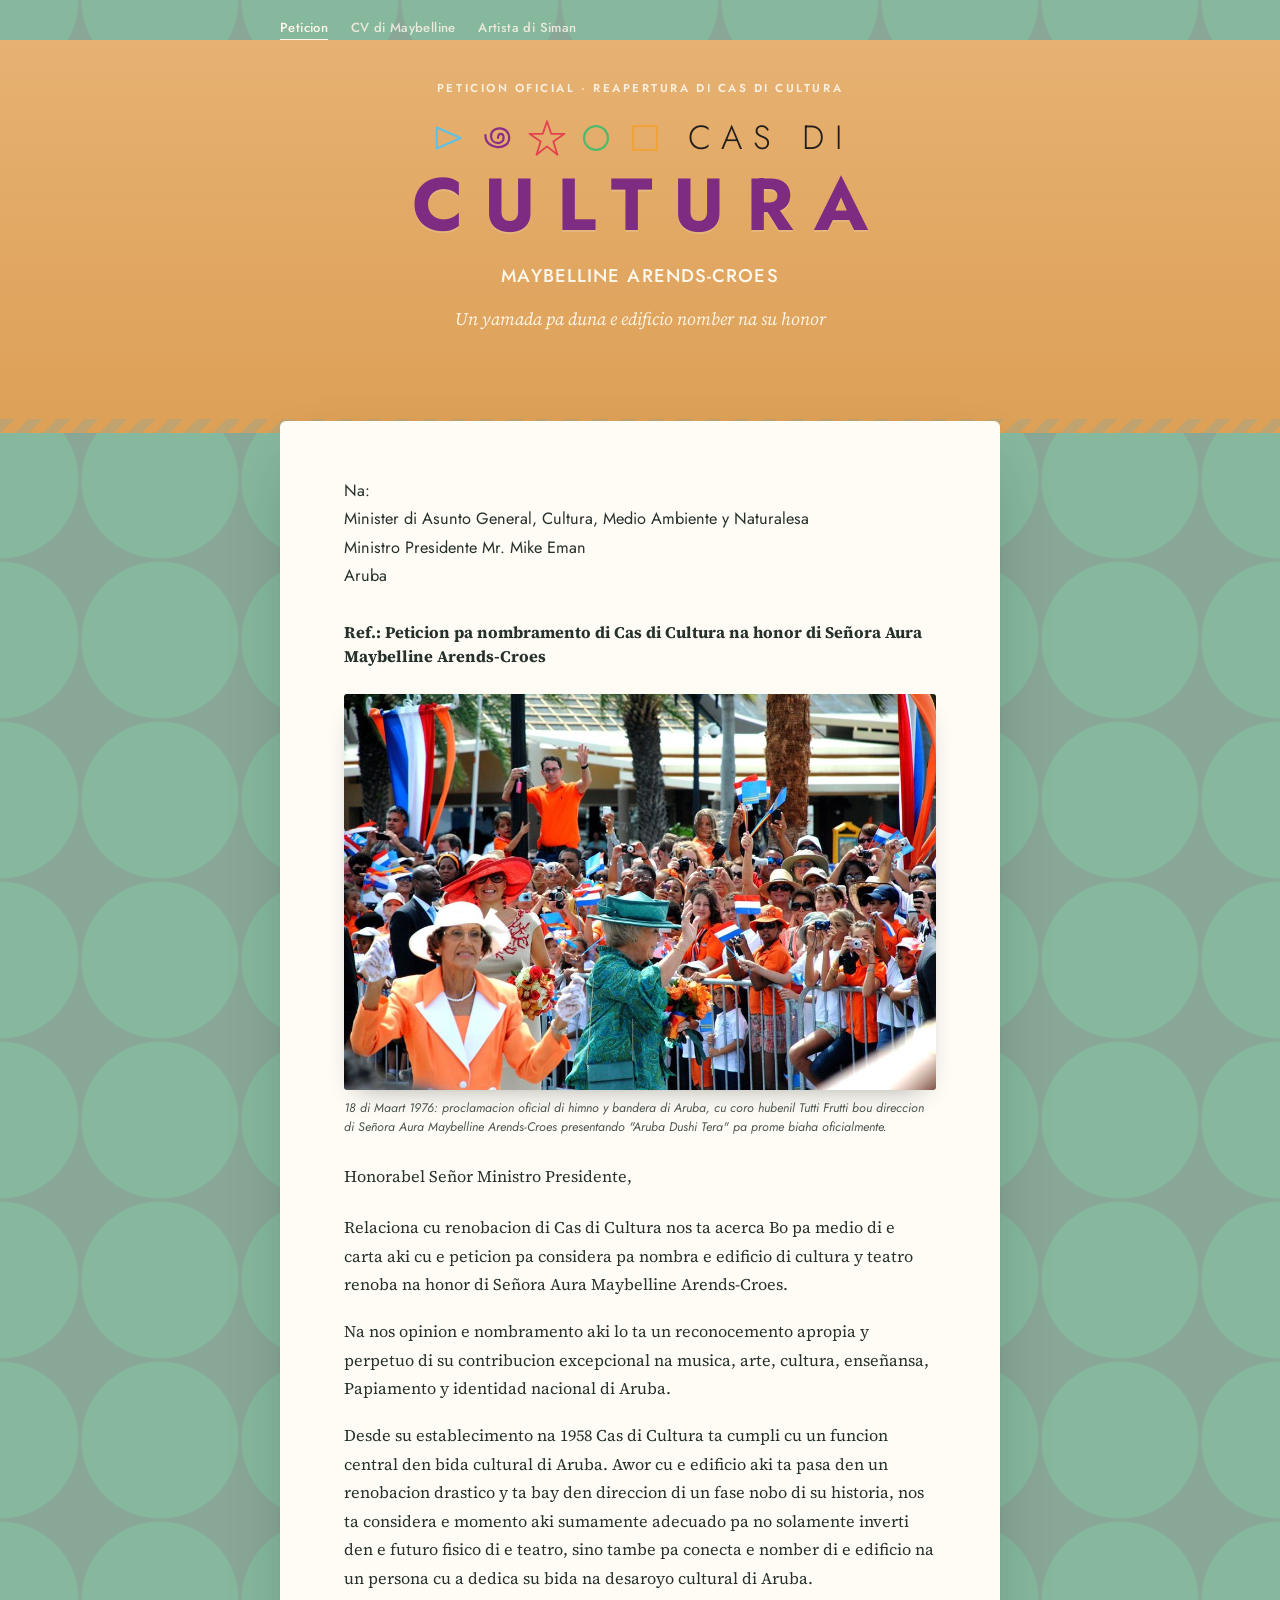
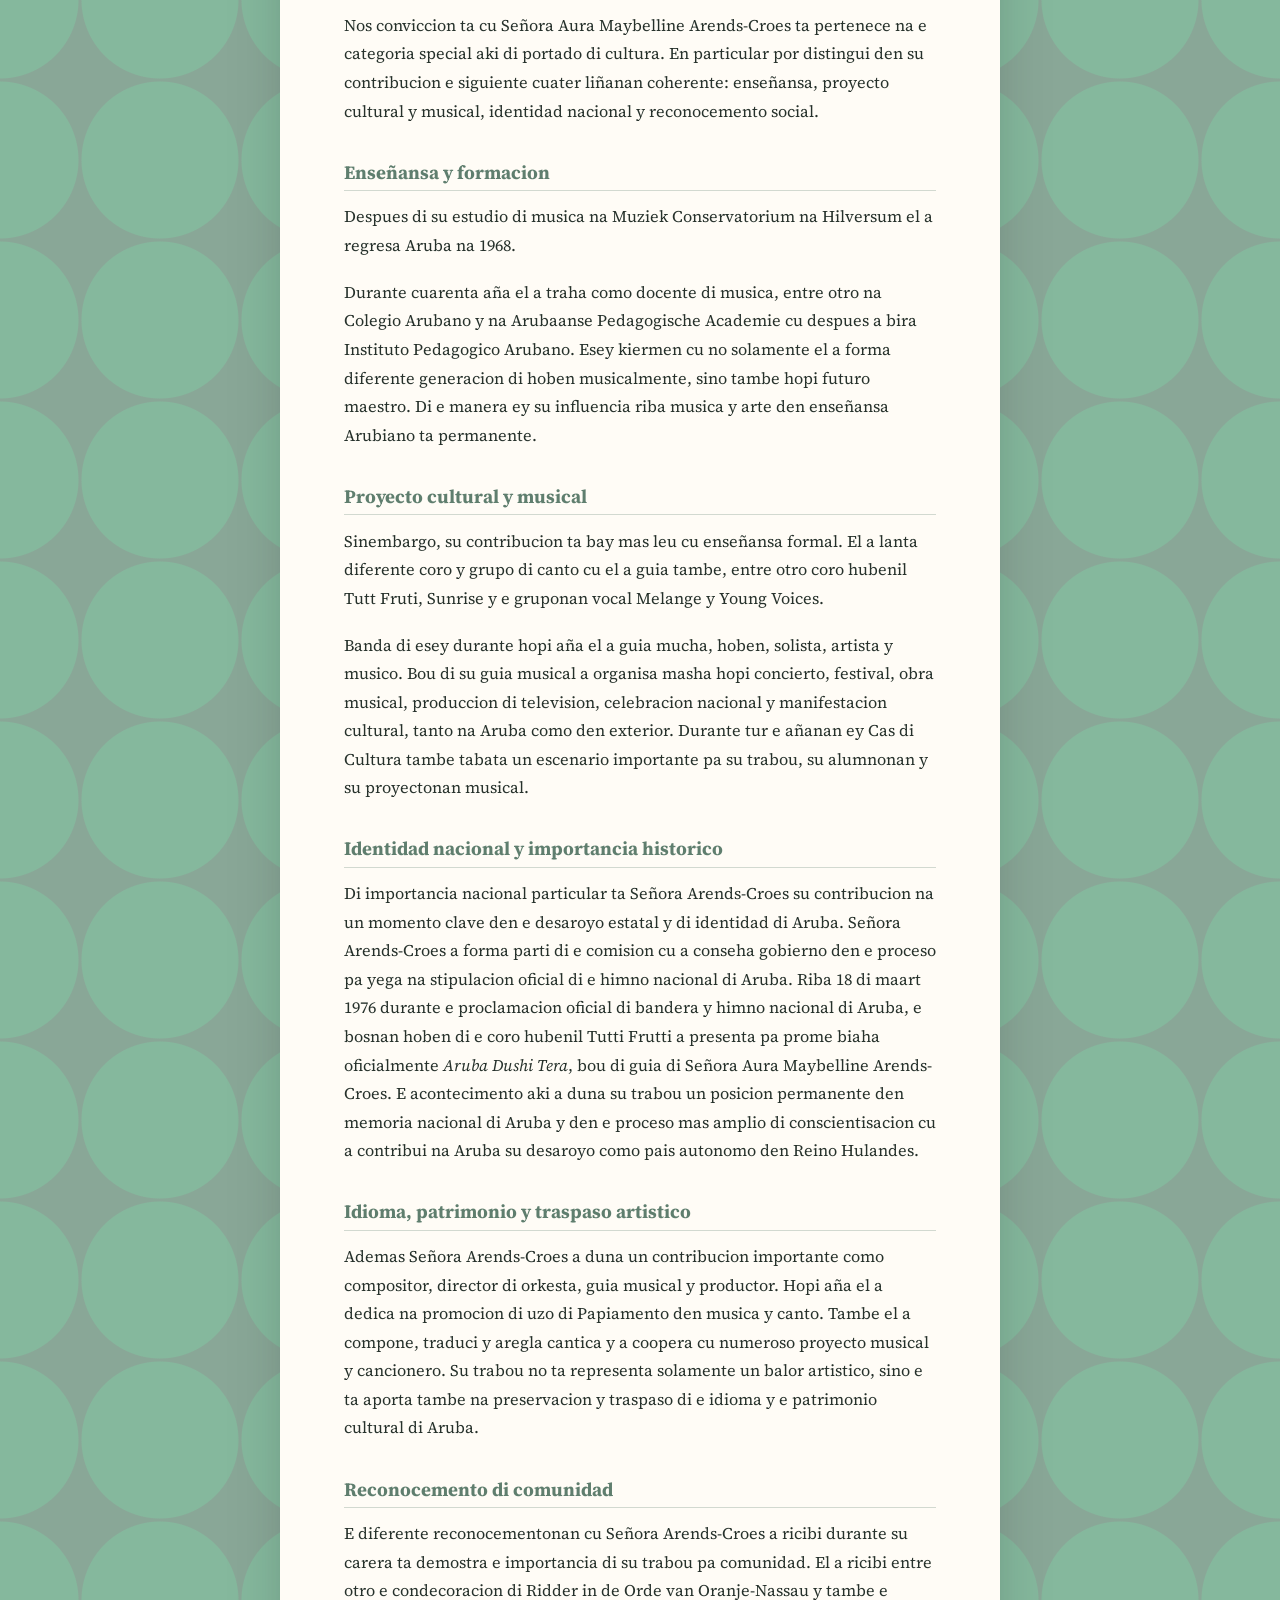
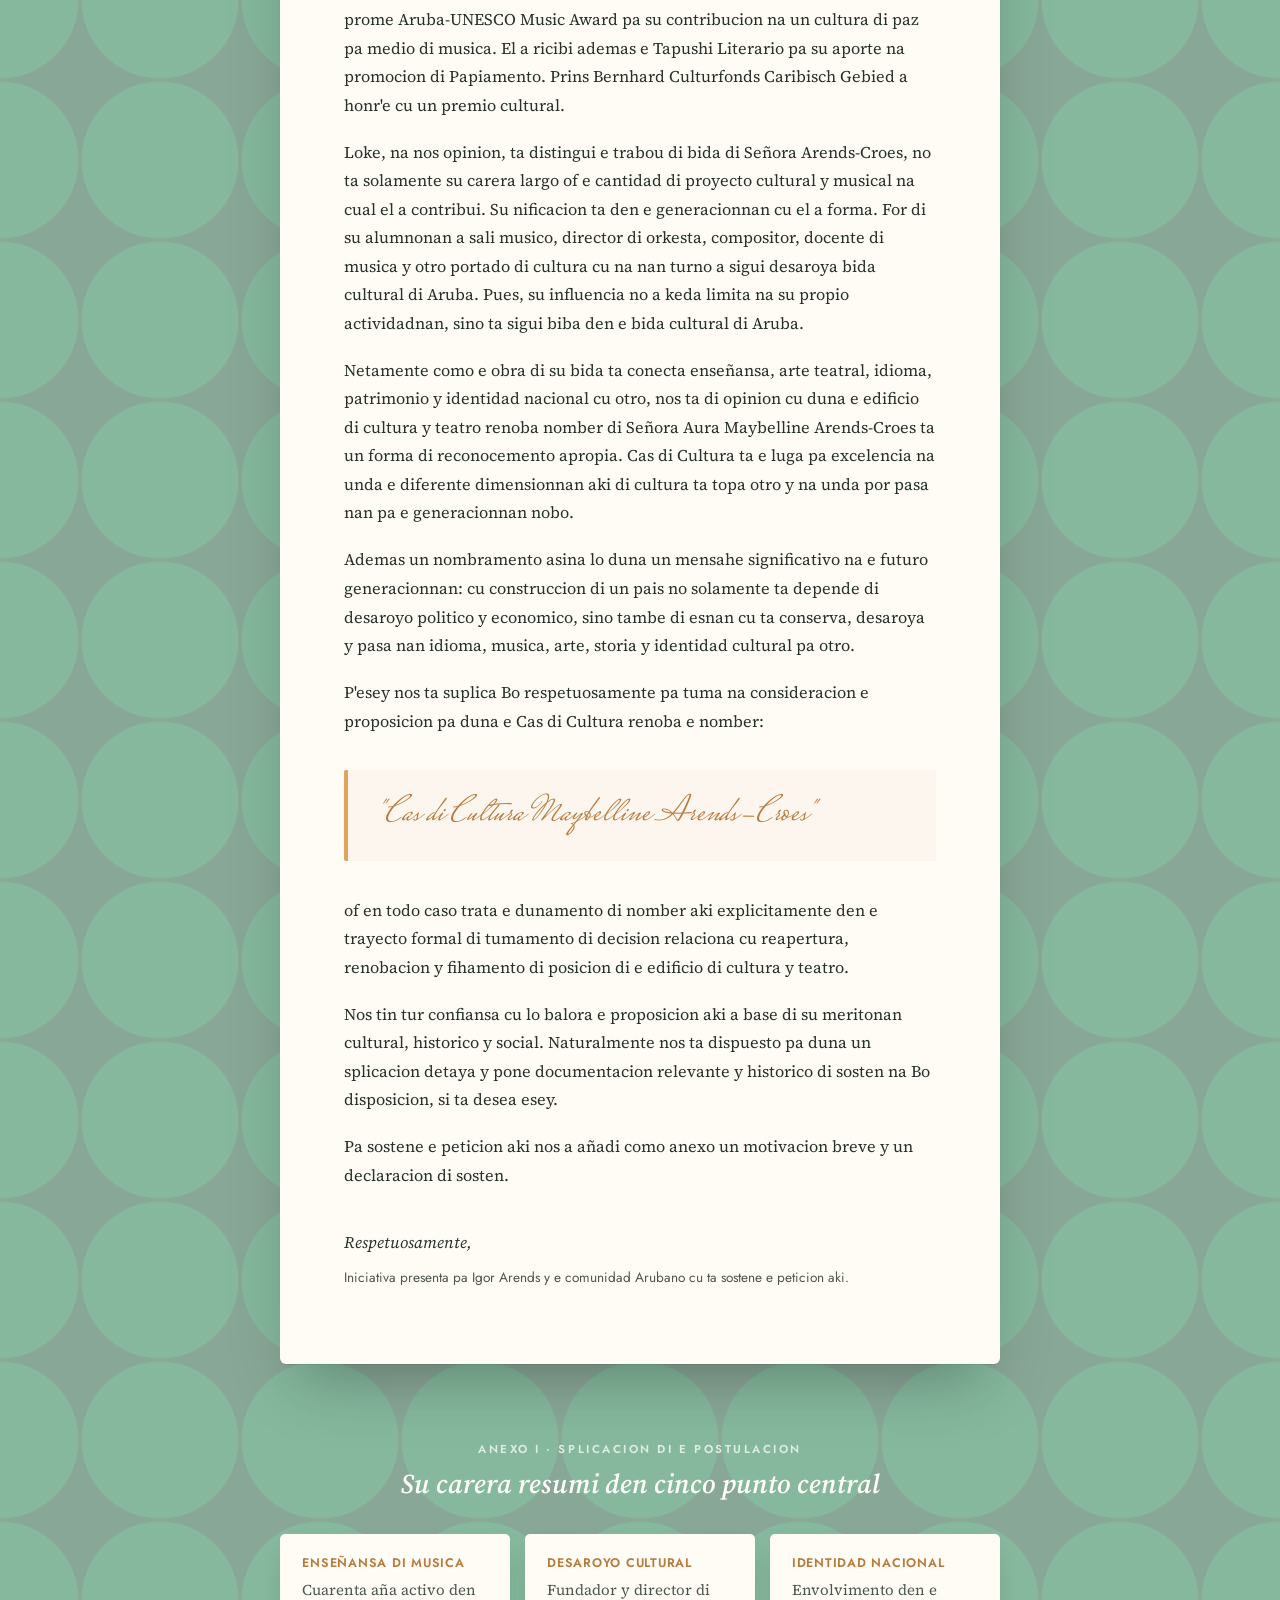
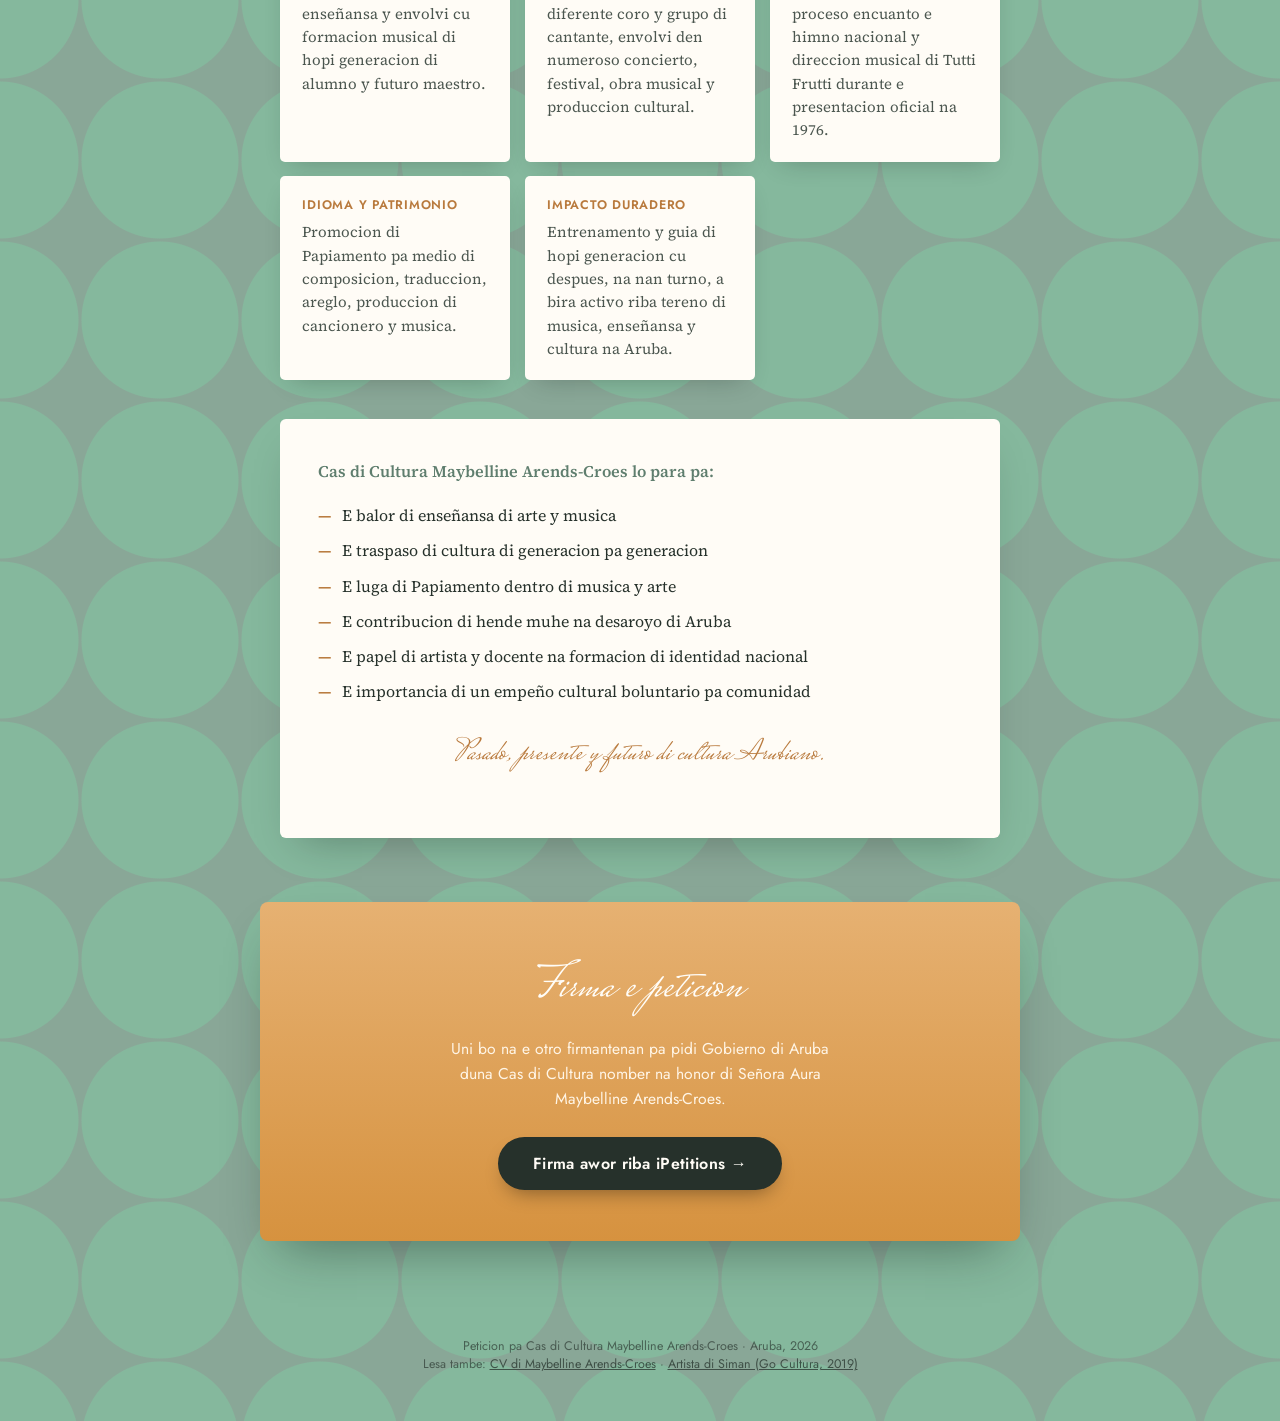
==== index.html @ 6c19605e "Add files via upload upload petition in papiamento" ====
<!DOCTYPE html>
<html lang="pap">
<head>
<meta charset="UTF-8">
<meta name="viewport" content="width=device-width, initial-scale=1.0">
<title>Cas di Cultura Maybelline Arends-Croes — Peticion</title>
<meta name="description" content="Peticion pa duna Cas di Cultura, Aruba, nomber na honor di Señora Aura Maybelline Arends-Croes.">
<link rel="preconnect" href="https://fonts.googleapis.com">
<link rel="preconnect" href="https://fonts.gstatic.com" crossorigin>
<link href="https://fonts.googleapis.com/css2?family=Mrs+Saint+Delafield&family=Source+Serif+4:ital,opsz,wght@0,8..60,400;0,8..60,500;0,8..60,600;0,8..60,700;1,8..60,400&family=Jost:wght@300;400;500;600;700&display=swap" rel="stylesheet">
<link rel="stylesheet" href="style.css">
</head>
<body>

<nav class="sitenav">
  <a class="current" href="index.html">Peticion</a>
  <a href="cv.html">CV di Maybelline</a>
  <a href="artista-di-siman.html">Artista di Siman</a>
</nav>

<header class="hero">
  <div class="eyebrow">Peticion Oficial · Reapertura di Cas di Cultura</div>

  <div class="logo-lockup">
    <div class="logo-top">
      <div class="logo-icons" aria-hidden="true">
        <svg viewBox="0 0 60 60"><polygon points="14,15 48,30 14,45" fill="none" stroke="#5EC1E6" stroke-width="3.2" stroke-linejoin="round"/></svg>
        <svg viewBox="0 0 60 60"><path d="M30,30 C30,22 38,22 38,30 C38,40 20,40 20,27 C20,12 46,12 46,30 C46,48 12,48 12,26" fill="none" stroke="#8B2E89" stroke-width="3.2" stroke-linecap="round"/></svg>
        <svg viewBox="0 0 60 60"><polygon points="30,6 36,24 55,24 39,35 45,54 30,42 15,54 21,35 5,24 24,24" fill="none" stroke="#E2434F" stroke-width="2.6" stroke-linejoin="round"/></svg>
        <svg viewBox="0 0 60 60"><circle cx="30" cy="30" r="17" fill="none" stroke="#4FB96C" stroke-width="3.2"/></svg>
        <svg viewBox="0 0 60 60"><rect x="13" y="13" width="34" height="34" fill="none" stroke="#F0A23C" stroke-width="3.2"/></svg>
      </div>
      <span class="logo-casdi">CAS DI</span>
    </div>
    <span class="logo-cultura">CULTURA</span>
  </div>

  <div class="full-name">MAYBELLINE ARENDS-CROES</div>
  <p class="subline">Un yamada pa duna e edificio nomber na su honor</p>
</header>

<main>
  <article class="card">
    <div class="letterhead">
      <p>Na:</p>
      <p>Minister di Asunto General, Cultura, Medio Ambiente y Naturalesa</p>
      <p>Ministro Presidente Mr. Mike Eman</p>
      <p>Aruba</p>
    </div>

    <p class="ref">Ref.: Peticion pa nombramento di Cas di Cultura na honor di Señora Aura Maybelline Arends-Croes</p>

    <figure class="photo">
      <img src="images/artista/inauguracion-himno-bandera-publico.jpg" alt="Multitud durante proclamacion oficial di himno y bandera di Aruba, 18 di Maart 1976">
      <figcaption>18 di Maart 1976: proclamacion oficial di himno y bandera di Aruba, cu coro hubenil Tutti Frutti bou direccion di Señora Aura Maybelline Arends-Croes presentando "Aruba Dushi Tera" pa prome biaha oficialmente.</figcaption>
    </figure>

    <p class="salutation">Honorabel Señor Ministro Presidente,</p>

    <p>Relaciona cu renobacion di Cas di Cultura nos ta acerca Bo pa medio di e carta aki cu e peticion pa considera pa nombra e edificio di cultura y teatro renoba na honor di Señora Aura Maybelline Arends-Croes.</p>

    <p>Na nos opinion e nombramento aki lo ta un reconocemento apropia y perpetuo di su contribucion excepcional na musica, arte, cultura, enseñansa, Papiamento y identidad nacional di Aruba.</p>

    <p>Desde su establecimento na 1958 Cas di Cultura ta cumpli cu un funcion central den bida cultural di Aruba. Awor cu e edificio aki ta pasa den un renobacion drastico y ta bay den direccion di un fase nobo di su historia, nos ta considera e momento aki sumamente adecuado pa no solamente inverti den e futuro fisico di e teatro, sino tambe pa conecta e nomber di e edificio na un persona cu a dedica su bida na desaroyo cultural di Aruba.</p>

    <p>Nos conviccion ta cu Señora Aura Maybelline Arends-Croes ta pertenece na e categoria special aki di portado di cultura. En particular por distingui den su contribucion e siguiente cuater liñanan coherente: enseñansa, proyecto cultural y musical, identidad nacional y reconocemento social.</p>

    <h2 class="section">Enseñansa y formacion</h2>
    <p>Despues di su estudio di musica na Muziek Conservatorium na Hilversum el a regresa Aruba na 1968.</p>
    <p>Durante cuarenta aña el a traha como docente di musica, entre otro na Colegio Arubano y na Arubaanse Pedagogische Academie cu despues a bira Instituto Pedagogico Arubano. Esey kiermen cu no solamente el a forma diferente generacion di hoben musicalmente, sino tambe hopi futuro maestro. Di e manera ey su influencia riba musica y arte den enseñansa Arubiano ta permanente.</p>

    <h2 class="section">Proyecto cultural y musical</h2>
    <p>Sinembargo, su contribucion ta bay mas leu cu enseñansa formal. El a lanta diferente coro y grupo di canto cu el a guia tambe, entre otro coro hubenil Tutt Fruti, Sunrise y e gruponan vocal Melange y Young Voices.</p>
    <p>Banda di esey durante hopi aña el a guia mucha, hoben, solista, artista y musico. Bou di su guia musical a organisa masha hopi concierto, festival, obra musical, produccion di television, celebracion nacional y manifestacion cultural, tanto na Aruba como den exterior. Durante tur e añanan ey Cas di Cultura tambe tabata un escenario importante pa su trabou, su alumnonan y su proyectonan musical.</p>

    <h2 class="section">Identidad nacional y importancia historico</h2>
    <p>Di importancia nacional particular ta Señora Arends-Croes su contribucion na un momento clave den e desaroyo estatal y di identidad di Aruba. Señora Arends-Croes a forma parti di e comision cu a conseha gobierno den e proceso pa yega na stipulacion oficial di e himno nacional di Aruba. Riba 18 di maart 1976 durante e proclamacion oficial di bandera y himno nacional di Aruba, e bosnan hoben di e coro hubenil Tutti Frutti a presenta pa prome biaha oficialmente <em>Aruba Dushi Tera</em>, bou di guia di Señora Aura Maybelline Arends-Croes. E acontecimento aki a duna su trabou un posicion permanente den memoria nacional di Aruba y den e proceso mas amplio di conscientisacion cu a contribui na Aruba su desaroyo como pais autonomo den Reino Hulandes.</p>

    <h2 class="section">Idioma, patrimonio y traspaso artistico</h2>
    <p>Ademas Señora Arends-Croes a duna un contribucion importante como compositor, director di orkesta, guia musical y productor. Hopi aña el a dedica na promocion di uzo di Papiamento den musica y canto. Tambe el a compone, traduci y aregla cantica y a coopera cu numeroso proyecto musical y cancionero. Su trabou no ta representa solamente un balor artistico, sino e ta aporta tambe na preservacion y traspaso di e idioma y e patrimonio cultural di Aruba.</p>

    <h2 class="section">Reconocemento di comunidad</h2>
    <p>E diferente reconocementonan cu Señora Arends-Croes a ricibi durante su carera ta demostra e importancia di su trabou pa comunidad. El a ricibi entre otro e condecoracion di Ridder in de Orde van Oranje-Nassau y tambe e prome Aruba-UNESCO Music Award pa su contribucion na un cultura di paz pa medio di musica. El a ricibi ademas e Tapushi Literario pa su aporte na promocion di Papiamento. Prins Bernhard Culturfonds Caribisch Gebied a honr'e cu un premio cultural.</p>

    <p>Loke, na nos opinion, ta distingui e trabou di bida di Señora Arends-Croes, no ta solamente su carera largo of e cantidad di proyecto cultural y musical na cual el a contribui. Su nificacion ta den e generacionnan cu el a forma. For di su alumnonan a sali musico, director di orkesta, compositor, docente di musica y otro portado di cultura cu na nan turno a sigui desaroya bida cultural di Aruba. Pues, su influencia no a keda limita na su propio actividadnan, sino ta sigui biba den e bida cultural di Aruba.</p>

    <p>Netamente como e obra di su bida ta conecta enseñansa, arte teatral, idioma, patrimonio y identidad nacional cu otro, nos ta di opinion cu duna e edificio di cultura y teatro renoba nomber di Señora Aura Maybelline Arends-Croes ta un forma di reconocemento apropia. Cas di Cultura ta e luga pa excelencia na unda e diferente dimensionnan aki di cultura ta topa otro y na unda por pasa nan pa e generacionnan nobo.</p>

    <p>Ademas un nombramento asina lo duna un mensahe significativo na e futuro generacionnan: cu construccion di un pais no solamente ta depende di desaroyo politico y economico, sino tambe di esnan cu ta conserva, desaroya y pasa nan idioma, musica, arte, storia y identidad cultural pa otro.</p>

    <p>P'esey nos ta suplica Bo respetuosamente pa tuma na consideracion e proposicion pa duna e Cas di Cultura renoba e nomber:</p>

    <div class="pullquote">"Cas di Cultura Maybelline Arends-Croes"</div>

    <p>of en todo caso trata e dunamento di nomber aki explicitamente den e trayecto formal di tumamento di decision relaciona cu reapertura, renobacion y fihamento di posicion di e edificio di cultura y teatro.</p>

    <p>Nos tin tur confiansa cu lo balora e proposicion aki a base di su meritonan cultural, historico y social. Naturalmente nos ta dispuesto pa duna un splicacion detaya y pone documentacion relevante y historico di sosten na Bo disposicion, si ta desea esey.</p>

    <p>Pa sostene e peticion aki nos a añadi como anexo un motivacion breve y un declaracion di sosten.</p>

    <div class="signoff">
      <p class="valediction">Respetuosamente,</p>
      <p class="org-note">Iniciativa presenta pa Igor Arends y e comunidad Arubano cu ta sostene e peticion aki.</p>
    </div>
  </article>
</main>

<section class="annex">
  <div class="annex-intro">
    <div class="eyebrow">Anexo I · Splicacion di e postulacion</div>
    <h3>Su carera resumi den cinco punto central</h3>
  </div>

  <div class="grid">
    <div class="tile">
      <span class="area">Enseñansa di musica</span>
      <p>Cuarenta aña activo den enseñansa y envolvi cu formacion musical di hopi generacion di alumno y futuro maestro.</p>
    </div>
    <div class="tile">
      <span class="area">Desaroyo cultural</span>
      <p>Fundador y director di diferente coro y grupo di cantante, envolvi den numeroso concierto, festival, obra musical y produccion cultural.</p>
    </div>
    <div class="tile">
      <span class="area">Identidad nacional</span>
      <p>Envolvimento den e proceso encuanto e himno nacional y direccion musical di Tutti Frutti durante e presentacion oficial na 1976.</p>
    </div>
    <div class="tile">
      <span class="area">Idioma y patrimonio</span>
      <p>Promocion di Papiamento pa medio di composicion, traduccion, areglo, produccion di cancionero y musica.</p>
    </div>
    <div class="tile">
      <span class="area">Impacto duradero</span>
      <p>Entrenamento y guia di hopi generacion cu despues, na nan turno, a bira activo riba tereno di musica, enseñansa y cultura na Aruba.</p>
    </div>
  </div>

  <div class="stands-for">
    <p class="lead">Cas di Cultura Maybelline Arends-Croes lo para pa:</p>
    <ul>
      <li>E balor di enseñansa di arte y musica</li>
      <li>E traspaso di cultura di generacion pa generacion</li>
      <li>E luga di Papiamento dentro di musica y arte</li>
      <li>E contribucion di hende muhe na desaroyo di Aruba</li>
      <li>E papel di artista y docente na formacion di identidad nacional</li>
      <li>E importancia di un empeño cultural boluntario pa comunidad</li>
    </ul>
    <p class="closing-line">Pasado, presente y futuro di cultura Arubiano.</p>
  </div>
</section>

<section class="cta">
  <div class="cta-box">
    <h3>Firma e peticion</h3>
    <p>Uni bo na e otro firmantenan pa pidi Gobierno di Aruba duna Cas di Cultura nomber na honor di Señora Aura Maybelline Arends-Croes.</p>
    <a class="btn" href="https://www.ipetitions.com/p/cas-di-cultura-maybelline-arends-croes/" target="_blank" rel="noopener">Firma awor riba iPetitions →</a>
  </div>
</section>

<footer>
  Peticion pa Cas di Cultura Maybelline Arends-Croes · Aruba, 2026<br>
  Lesa tambe: <a href="cv.html">CV di Maybelline Arends-Croes</a> · <a href="artista-di-siman.html">Artista di Siman (Go Cultura, 2019)</a>
</footer>

</body>
</html>
---- style.css ----
:root{
  --orange: #E0A55C;
  --orange-deep: #B97A3D;
  --sage: #89A797;
  --sage-deep: #5F7E6E;
  --sage-line: #7B9887;
  --card: #FFFCF6;
  --ink: #26312B;
  --ink-soft: #4B564F;
  --paper-edge: rgba(38,49,43,0.10);
  --max: 760px;
}

*{ box-sizing: border-box; }
html{ scroll-behavior: smooth; }
body{
  margin:0;
  background-color: var(--sage);
  background-image:
    radial-gradient(circle at 0 0, var(--sage-line) 0, var(--sage-line) 78px, transparent 79px),
    radial-gradient(circle at 160px 0, var(--sage-line) 0, var(--sage-line) 78px, transparent 79px),
    radial-gradient(circle at 0 160px, var(--sage-line) 0, var(--sage-line) 78px, transparent 79px),
    radial-gradient(circle at 160px 160px, var(--sage-line) 0, var(--sage-line) 78px, transparent 79px);
  background-size: 160px 160px;
  background-blend-mode: overlay;
  color: var(--ink);
  font-family: 'Source Serif 4', Georgia, serif;
  -webkit-font-smoothing: antialiased;
}

a { color: var(--orange-deep); }

.eyebrow{
  font-family: 'Jost', sans-serif;
  font-size: 0.72rem;
  letter-spacing: 0.22em;
  text-transform: uppercase;
  font-weight: 600;
}

/* ---------- Top navigation ---------- */
nav.sitenav{
  max-width: var(--max);
  margin: 0 auto;
  padding: 1.1rem 1.25rem 0;
  display:flex;
  gap: 1.4rem;
  flex-wrap: wrap;
  font-family:'Jost', sans-serif;
  font-size: 0.82rem;
  font-weight: 500;
  letter-spacing: 0.03em;
  position: relative;
  z-index: 2;
}
nav.sitenav a{
  color: #FFF6E9;
  text-decoration: none;
  opacity: 0.82;
  border-bottom: 1px solid transparent;
  padding-bottom: 2px;
  transition: opacity .15s ease, border-color .15s ease;
}
nav.sitenav a:hover{ opacity: 1; border-color: rgba(255,246,233,0.6); }
nav.sitenav a.current{ opacity: 1; border-color: #FFF6E9; }

/* ---------- Header ---------- */
header.hero{
  background: var(--orange);
  background-image: linear-gradient(180deg, #E6B172 0%, #DDA057 100%);
  padding: clamp(1.5rem, 4vw, 2.5rem) 1.5rem clamp(3rem, 7vw, 5rem);
  text-align: center;
  position: relative;
  overflow: hidden;
}
header.hero::after{
  content:"";
  position:absolute; left:0; right:0; bottom:0; height:14px;
  background: repeating-linear-gradient(135deg, var(--sage) 0 10px, transparent 10px 20px);
  opacity:.35;
}
.hero-inner{ padding-top: clamp(1rem, 3vw, 2rem); }
.hero .eyebrow{ color: #FFF6E9; opacity:.9; margin-bottom: 1.1rem; }
.hero h1{
  font-family: 'Mrs Saint Delafield', cursive;
  font-weight: 400;
  font-size: clamp(3.6rem, 12vw, 6.5rem);
  line-height: 0.9;
  margin: 0 0 0.4rem;
  color: #FFFDF8;
  text-shadow: 0 2px 0 rgba(0,0,0,0.05);
}

/* Logo lockup: icon row + CAS DI, then CULTURA */
.logo-lockup{ display:inline-flex; flex-direction:column; align-items:center; gap: 0.35rem; }
.logo-top{ display:flex; align-items:center; justify-content:center; gap: clamp(0.35rem, 1.2vw, 0.7rem); flex-wrap: wrap; }
.logo-icons{ display:flex; align-items:center; gap: clamp(0.15rem, 0.8vw, 0.45rem); }
.logo-icons svg{ width: clamp(28px, 5vw, 42px); height: clamp(28px, 5vw, 42px); display:block; }
.logo-casdi{
  font-family: 'Jost', sans-serif;
  font-weight: 300;
  letter-spacing: 0.32em;
  font-size: clamp(1.3rem, 4.2vw, 2.1rem);
  color: #23201C;
  padding-left: 0.32em;
}
.logo-cultura{
  font-family: 'Jost', sans-serif;
  font-weight: 700;
  letter-spacing: 0.28em;
  font-size: clamp(2.6rem, 10vw, 4.6rem);
  color: #7E2C82;
  line-height: 1;
  padding-left: 0.28em;
  text-shadow: 0 2px 0 rgba(255,255,255,0.15);
}

.hero .full-name{
  font-family: 'Jost', sans-serif;
  font-weight: 500;
  letter-spacing: 0.06em;
  font-size: clamp(0.95rem, 2vw, 1.15rem);
  color: #FFF8ED;
  margin-top: 1.3rem;
}
.hero .subline{
  margin-top: 0.9rem;
  font-family: 'Source Serif 4', serif;
  font-style: italic;
  color: #FFF3E2;
  font-size: clamp(0.95rem, 2vw, 1.1rem);
}

/* ---------- Layout ---------- */
main{
  max-width: var(--max);
  margin: 0 auto;
  padding: clamp(1.25rem, 4vw, 2rem) 1.25rem clamp(3rem, 6vw, 5rem);
}

.card{
  background: var(--card);
  border-radius: 6px;
  box-shadow: 0 30px 60px -20px rgba(20, 30, 25, 0.35), 0 1px 0 var(--paper-edge);
  padding: clamp(1.75rem, 5vw, 3.5rem) clamp(1.5rem, 6vw, 4rem);
  margin-top: -2.75rem;
  position: relative;
}

.letterhead{ font-family:'Jost', sans-serif; font-size:0.92rem; color: var(--ink-soft); line-height:1.7; margin-bottom: 1.8rem; }
.letterhead p{ margin: 0; }

.ref{
  font-weight: 700;
  margin: 1.6rem 0 1.6rem;
  line-height:1.5;
}

p{ line-height: 1.75; margin: 0 0 1.15rem; font-size: 1.02rem; color: var(--ink); }

.salutation{ margin-bottom: 1.4rem; }

h2.section{
  font-family: 'Source Serif 4', serif;
  font-weight: 700;
  font-size: 1.18rem;
  color: var(--sage-deep);
  margin: 2.1rem 0 0.7rem;
  padding-bottom: 0.35rem;
  border-bottom: 1px solid rgba(95,126,110,0.28);
}
h3.subsection{
  font-family: 'Source Serif 4', serif;
  font-weight: 600;
  font-style: italic;
  font-size: 1.02rem;
  color: var(--orange-deep);
  margin: 1.5rem 0 0.6rem;
}

ul.bullets{ margin: 0 0 1.15rem; padding: 0; list-style: none; display: grid; gap: 0.55rem; }
ul.bullets li{
  padding-left: 1.4rem;
  position: relative;
  line-height: 1.65;
  color: var(--ink);
  font-size: 1.02rem;
}
ul.bullets li::before{
  content:"—";
  position:absolute; left:0; top:0;
  color: var(--orange-deep);
  font-weight:700;
}
ul.bullets.tight li{ font-size: 0.96rem; }

.pullquote{
  margin: 2.2rem 0;
  padding: 1.5rem 1.75rem;
  background: linear-gradient(0deg, rgba(224,165,92,0.10), rgba(224,165,92,0.10)), #fff;
  border-left: 4px solid var(--orange);
  border-radius: 2px;
  font-family: 'Mrs Saint Delafield', cursive;
  font-size: clamp(1.7rem, 4vw, 2.3rem);
  line-height: 1.15;
  color: var(--orange-deep);
}

.signoff{ margin-top: 2.4rem; }
.signoff .valediction{ font-style: italic; margin-bottom: 0.2rem; }
.signoff .org-note{ font-family:'Jost', sans-serif; font-size: 0.85rem; color: var(--ink-soft); margin-top: 0.6rem; }

/* ---------- Photo blocks (for tribute / archive pages) ---------- */
.photo{
  margin: 1.6rem 0;
  break-inside: avoid;
}
.photo img{
  width: 100%;
  height: auto;
  display:block;
  border-radius: 3px;
  box-shadow: 0 12px 26px -14px rgba(20,30,25,0.4);
}
.photo figcaption{
  font-family:'Jost', sans-serif;
  font-size: 0.78rem;
  color: var(--ink-soft);
  margin-top: 0.55rem;
  line-height: 1.5;
  font-style: italic;
}
.photo-row{
  display: grid;
  grid-template-columns: 1fr 1fr;
  gap: 1.2rem;
  margin: 1.6rem 0;
}
@media (max-width: 520px){
  .photo-row{ grid-template-columns: 1fr; }
}

.credit-banner{
  font-family:'Jost', sans-serif;
  font-size: 0.85rem;
  color: var(--ink-soft);
  background: rgba(95,126,110,0.09);
  border: 1px solid rgba(95,126,110,0.22);
  border-radius: 5px;
  padding: 0.9rem 1.1rem;
  margin: 0 0 1.8rem;
  line-height: 1.6;
}
.credit-banner strong{ color: var(--sage-deep); }

/* ---------- Annex / highlight section ---------- */
section.annex{
  max-width: var(--max);
  margin: 0 auto;
  padding: 0 1.25rem clamp(2.5rem, 5vw, 4rem);
}
.annex-intro{ text-align:center; margin-bottom: 2rem; }
.annex-intro .eyebrow{ color: #EFF6F1; opacity: 0.85; }
.annex-intro h3{
  font-family: 'Source Serif 4', serif;
  font-weight: 600;
  font-style: italic;
  color: #FFFDF9;
  font-size: clamp(1.3rem, 3vw, 1.7rem);
  margin: 0.5rem 0 0;
}

.grid{
  display: grid;
  grid-template-columns: repeat(auto-fit, minmax(210px, 1fr));
  gap: 0.9rem;
  margin-bottom: 2.4rem;
}
.grid .tile{
  background: var(--card);
  border-radius: 5px;
  padding: 1.25rem 1.4rem;
  box-shadow: 0 10px 24px -12px rgba(20,30,25,0.3);
}
.grid .tile .area{
  font-family:'Jost', sans-serif;
  font-weight: 600;
  font-size: 0.78rem;
  letter-spacing: 0.06em;
  text-transform: uppercase;
  color: var(--orange-deep);
  display:block;
  margin-bottom: 0.4rem;
}
.grid .tile p{ font-size: 0.94rem; margin: 0; color: var(--ink-soft); line-height: 1.55; }

.stands-for{
  background: var(--card);
  border-radius: 6px;
  padding: clamp(1.6rem, 4vw, 2.4rem);
  box-shadow: 0 20px 40px -20px rgba(20,30,25,0.35);
}
.stands-for p.lead{
  font-family:'Source Serif 4', serif;
  font-weight: 600;
  margin-bottom: 1.1rem;
  color: var(--sage-deep);
}
.stands-for ul{ margin: 0; padding: 0; list-style: none; display: grid; gap: 0.65rem; }
.stands-for li{
  padding-left: 1.5rem;
  position: relative;
  line-height: 1.55;
  color: var(--ink);
}
.stands-for li::before{
  content:"—";
  position:absolute; left:0; top:0;
  color: var(--orange-deep);
  font-weight:700;
}
.closing-line{
  margin-top: 1.5rem;
  font-family: 'Mrs Saint Delafield', cursive;
  font-size: clamp(1.4rem, 3.5vw, 1.9rem);
  color: var(--orange-deep);
  text-align: center;
}

/* ---------- CTA ---------- */
section.cta{
  text-align:center;
  padding: 0 1.25rem clamp(3.5rem, 8vw, 6rem);
}
.cta-box{
  max-width: var(--max);
  margin: 0 auto;
  background: var(--orange);
  background-image: linear-gradient(180deg, #E6B172 0%, #D6923F 100%);
  border-radius: 8px;
  padding: clamp(2rem, 6vw, 3.2rem) clamp(1.5rem, 6vw, 3rem);
  box-shadow: 0 25px 50px -20px rgba(20,30,25,0.45);
}
.cta-box h3{
  font-family: 'Mrs Saint Delafield', cursive;
  font-weight: 400;
  font-size: clamp(2.2rem, 6vw, 3rem);
  color: #FFFDF8;
  margin: 0 0 0.6rem;
}
.cta-box p{
  color: #FFF5E6;
  font-family:'Jost', sans-serif;
  font-size: 0.98rem;
  max-width: 46ch;
  margin: 0 auto 1.6rem;
  line-height: 1.6;
}
.btn{
  display:inline-block;
  background: var(--ink);
  color: #FFFCF6 !important;
  font-family:'Jost', sans-serif;
  font-weight: 600;
  letter-spacing: 0.02em;
  text-decoration: none;
  padding: 0.95rem 2.2rem;
  border-radius: 999px;
  transition: transform .15s ease, box-shadow .15s ease;
  box-shadow: 0 10px 20px -8px rgba(0,0,0,0.4);
}
.btn:hover{ transform: translateY(-2px); }
.btn:focus-visible{ outline: 3px solid #fff; outline-offset: 3px; }
.btn-ghost{
  display:inline-block;
  background: transparent;
  color: var(--orange-deep) !important;
  font-family:'Jost', sans-serif;
  font-weight: 600;
  letter-spacing: 0.02em;
  text-decoration: none;
  padding: 0.7rem 1.6rem;
  border-radius: 999px;
  border: 1.5px solid var(--orange-deep);
  transition: background .15s ease, color .15s ease;
}
.btn-ghost:hover{ background: var(--orange-deep); color: #FFFCF6 !important; }

footer{
  text-align:center;
  padding: 0 1.25rem 3rem;
  font-family:'Jost', sans-serif;
  font-size: 0.78rem;
  color: rgba(38,49,43,0.65);
}
footer a{ color: rgba(38,49,43,0.75); }

@media (prefers-reduced-motion: reduce){
  html{ scroll-behavior:auto; }
  .btn{ transition:none; }
}
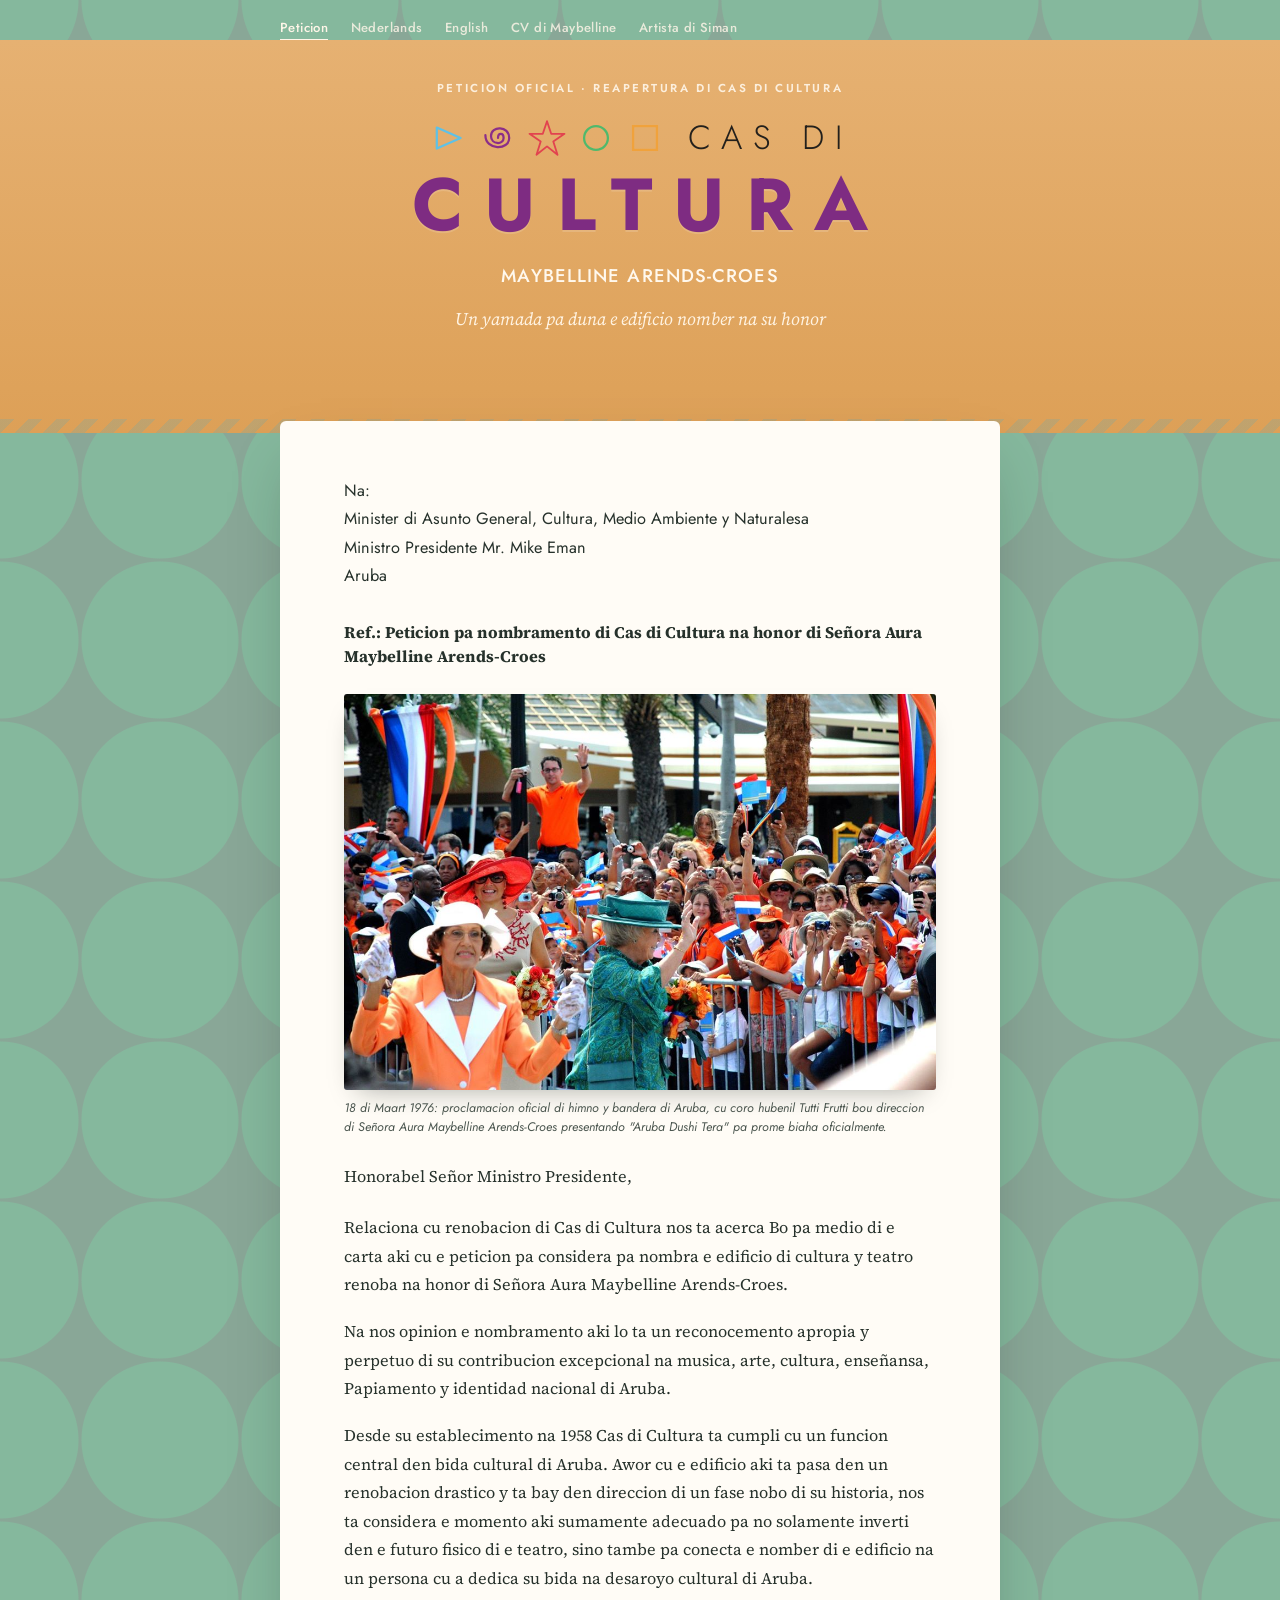
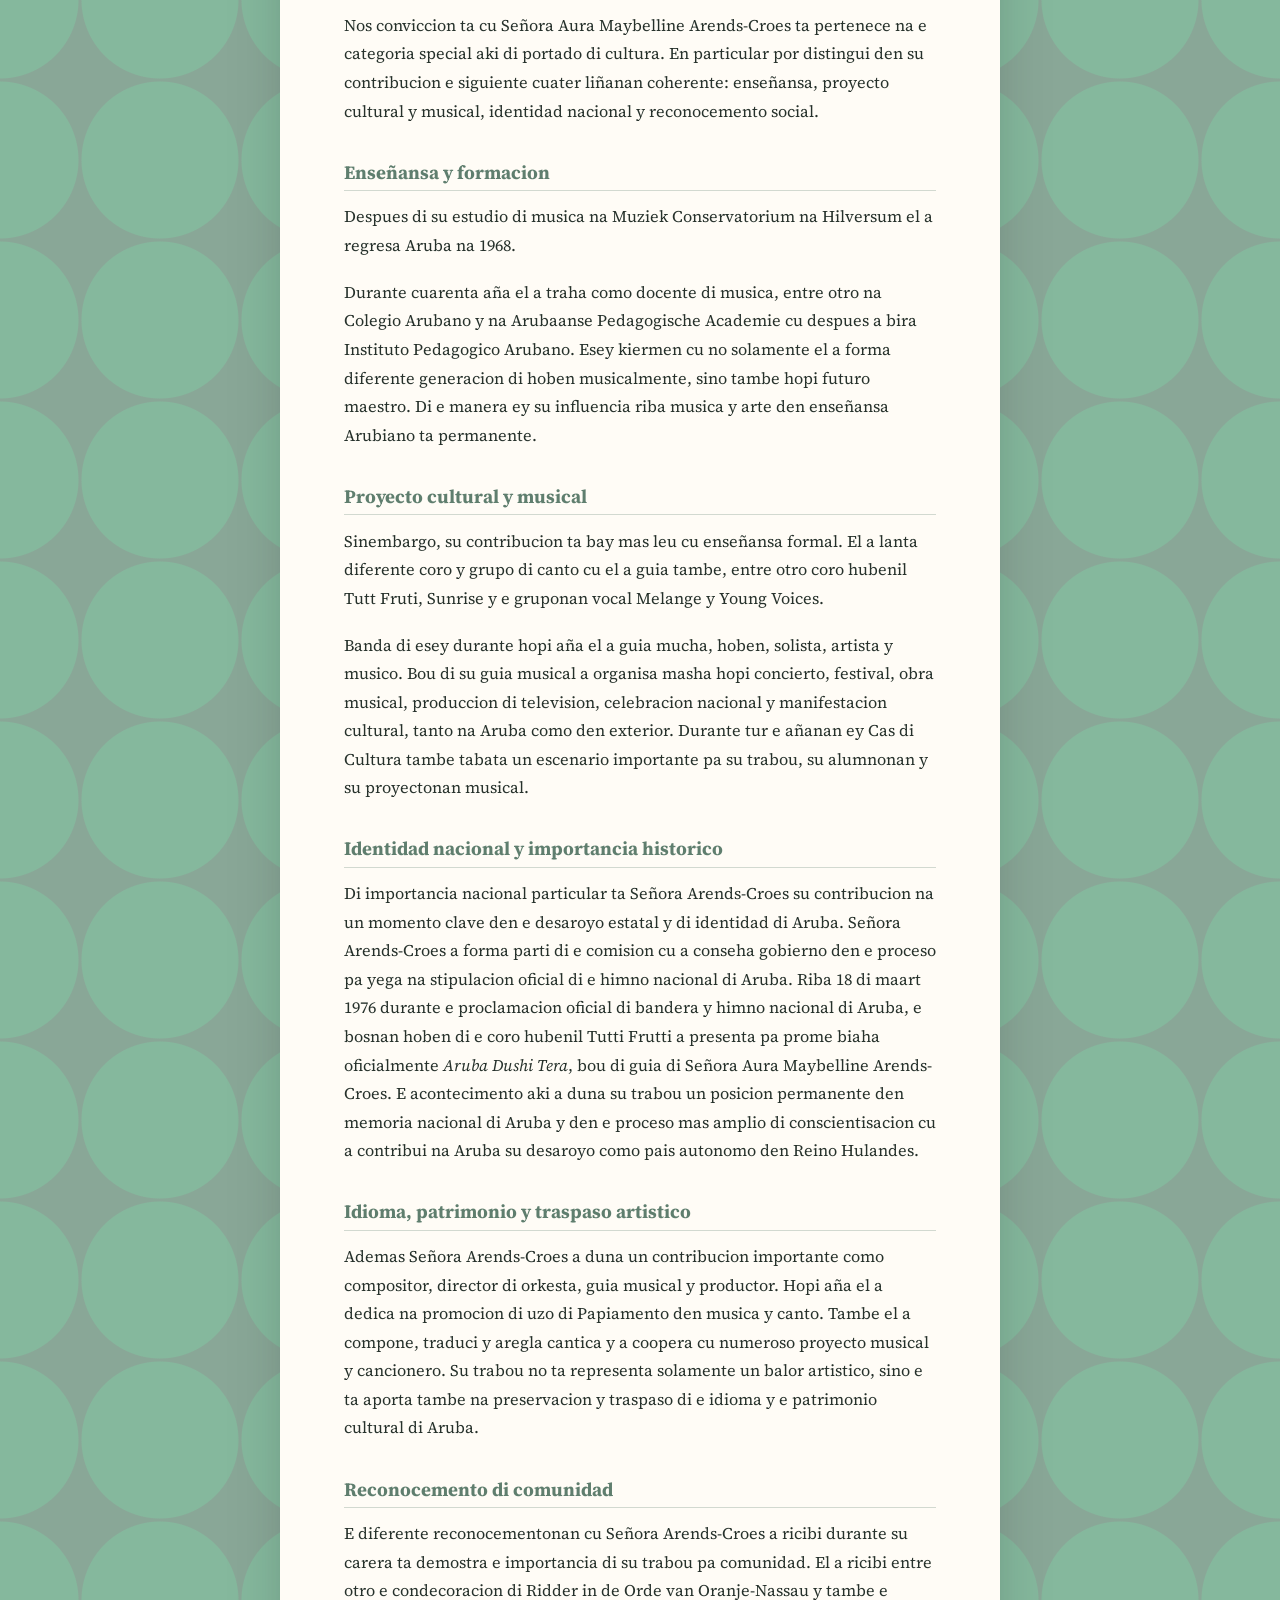
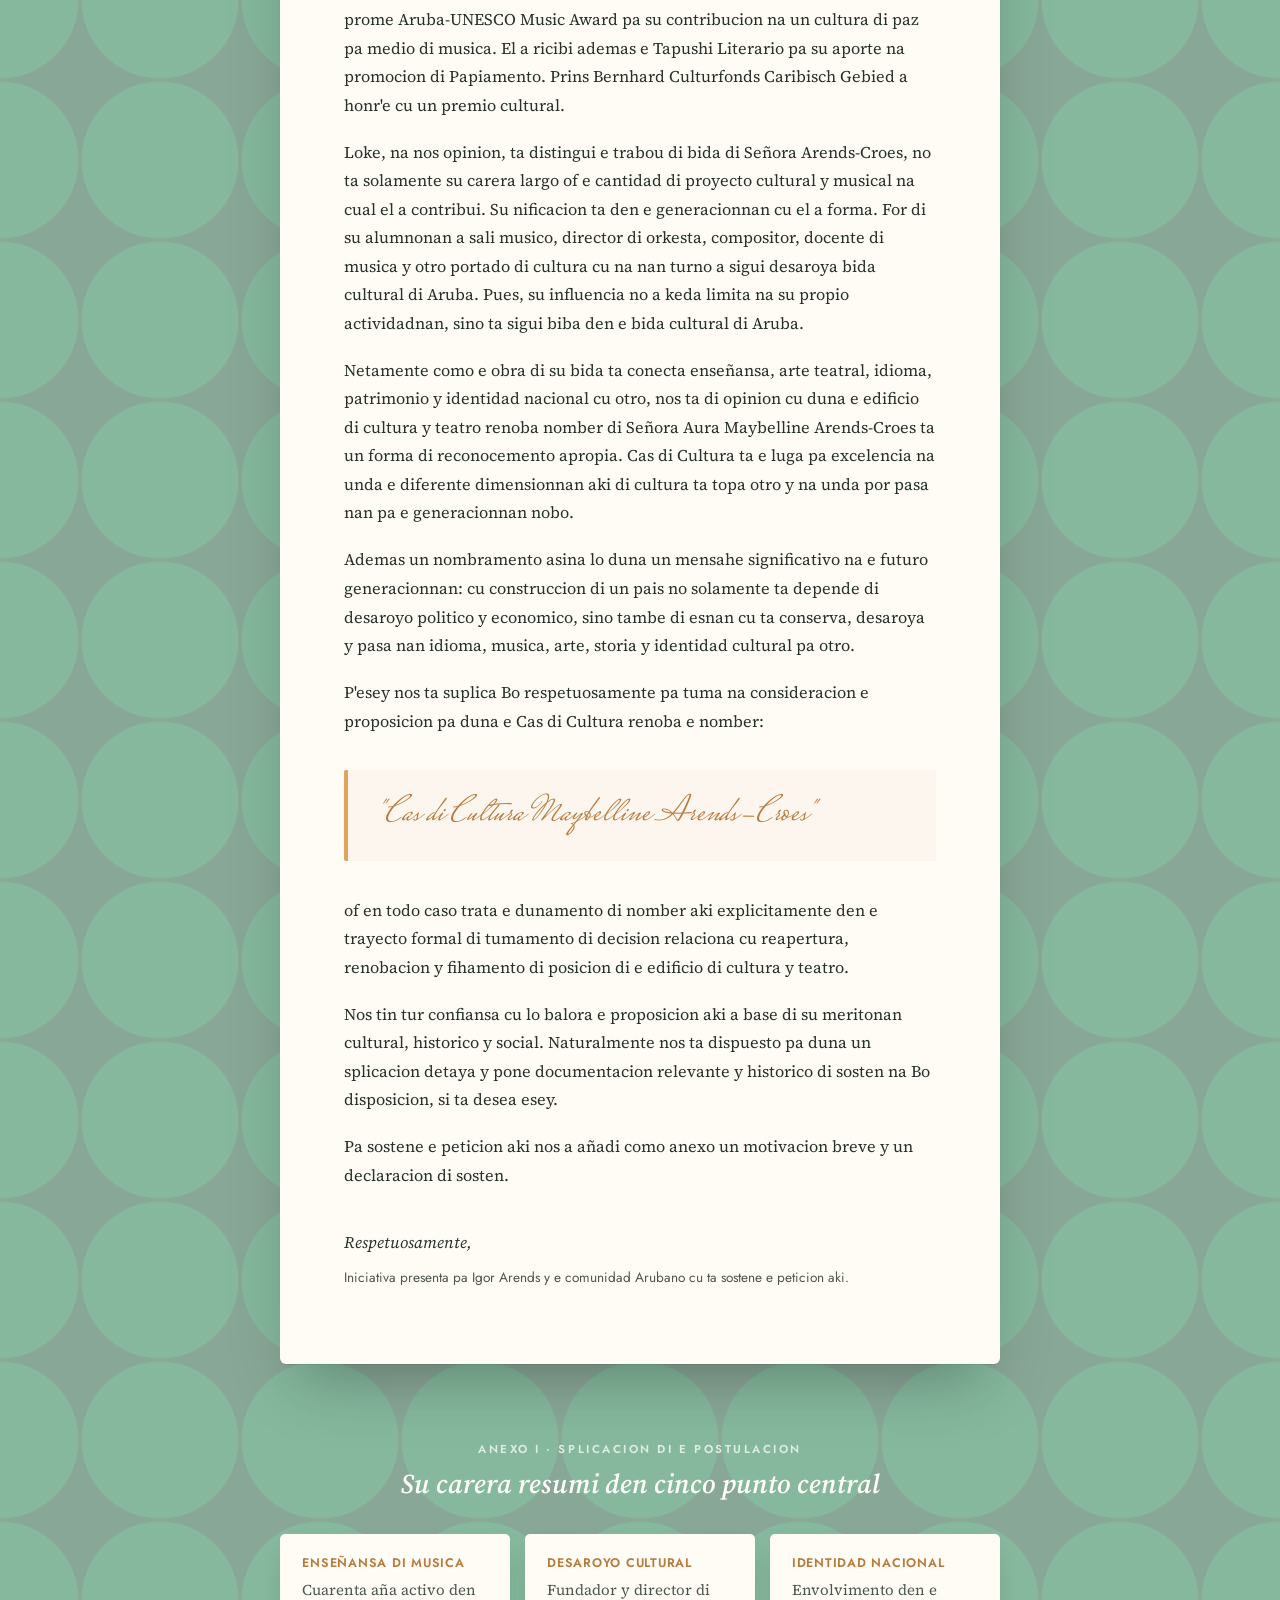
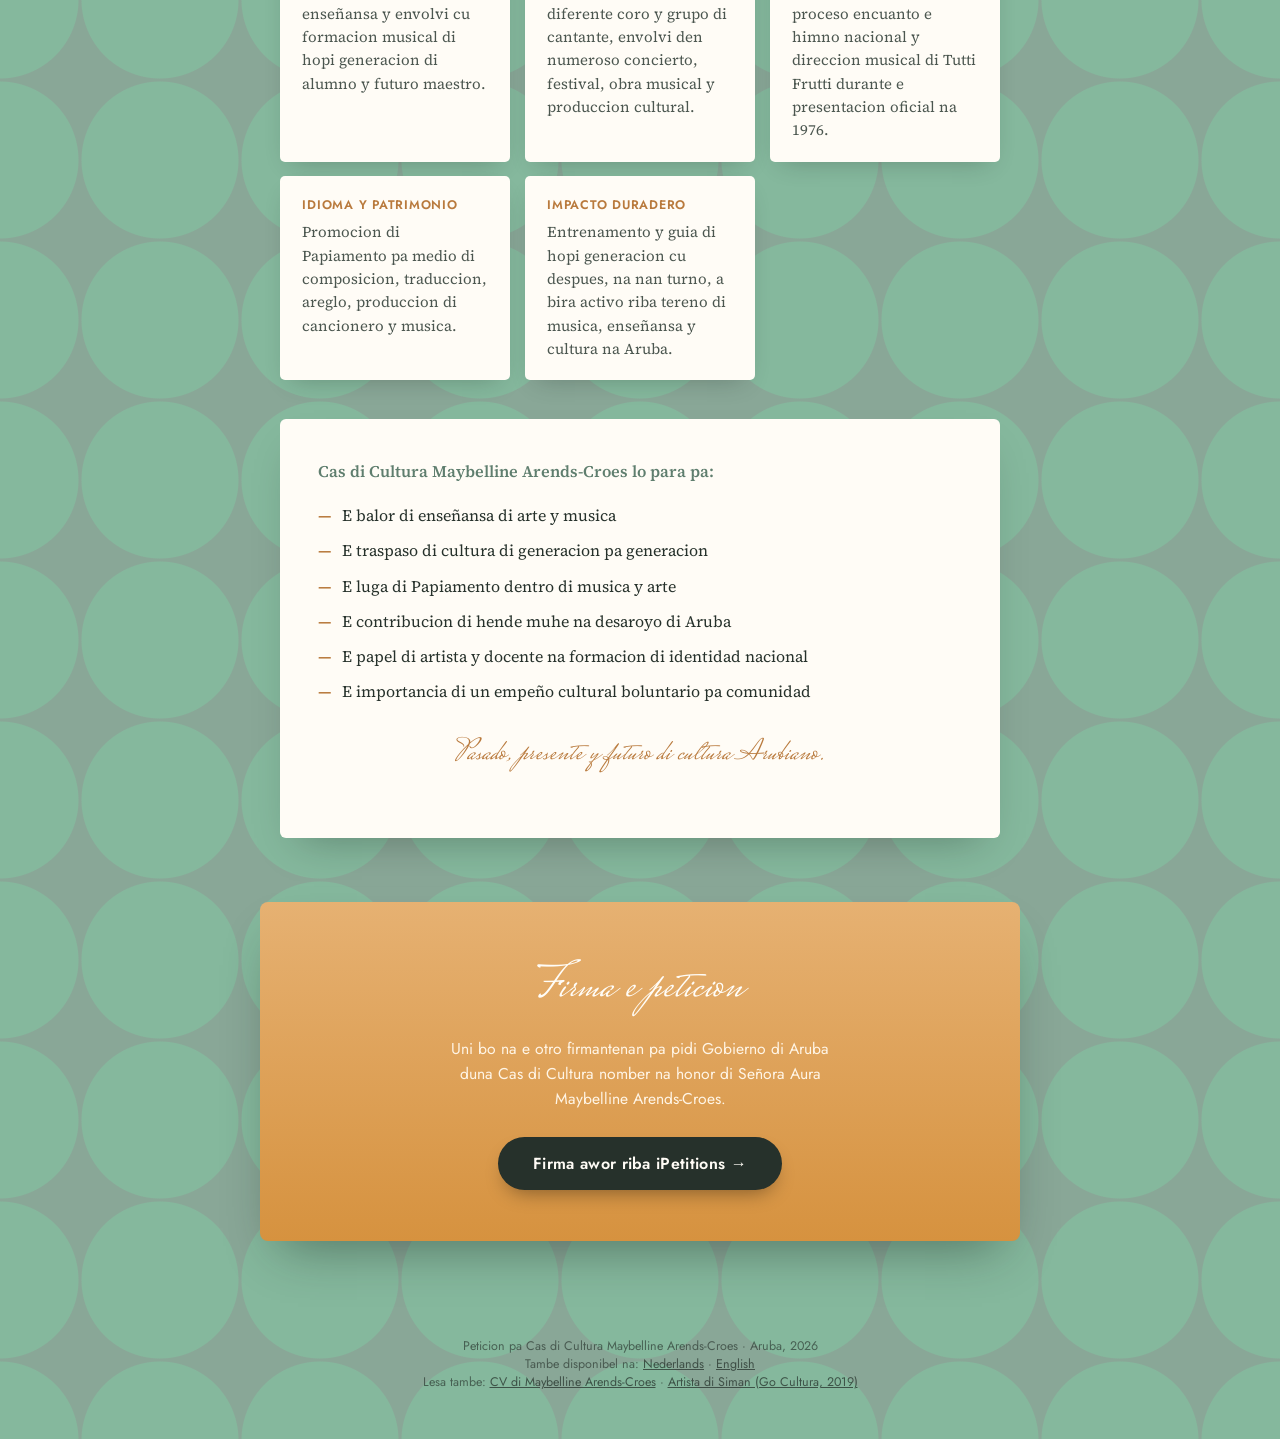
==== commit 042e5974: "add duthc and english peticion pages" ====
--- a/index.html
+++ b/index.html
@@ -14,6 +14,8 @@
 
 <nav class="sitenav">
   <a class="current" href="index.html">Peticion</a>
+  <a href="index-nl.html">Nederlands</a>
+  <a href="index-en.html">English</a>
   <a href="cv.html">CV di Maybelline</a>
   <a href="artista-di-siman.html">Artista di Siman</a>
 </nav>
@@ -158,6 +160,7 @@
 
 <footer>
   Peticion pa Cas di Cultura Maybelline Arends-Croes · Aruba, 2026<br>
+  Tambe disponibel na: <a href="index-nl.html">Nederlands</a> · <a href="index-en.html">English</a><br>
   Lesa tambe: <a href="cv.html">CV di Maybelline Arends-Croes</a> · <a href="artista-di-siman.html">Artista di Siman (Go Cultura, 2019)</a>
 </footer>
 
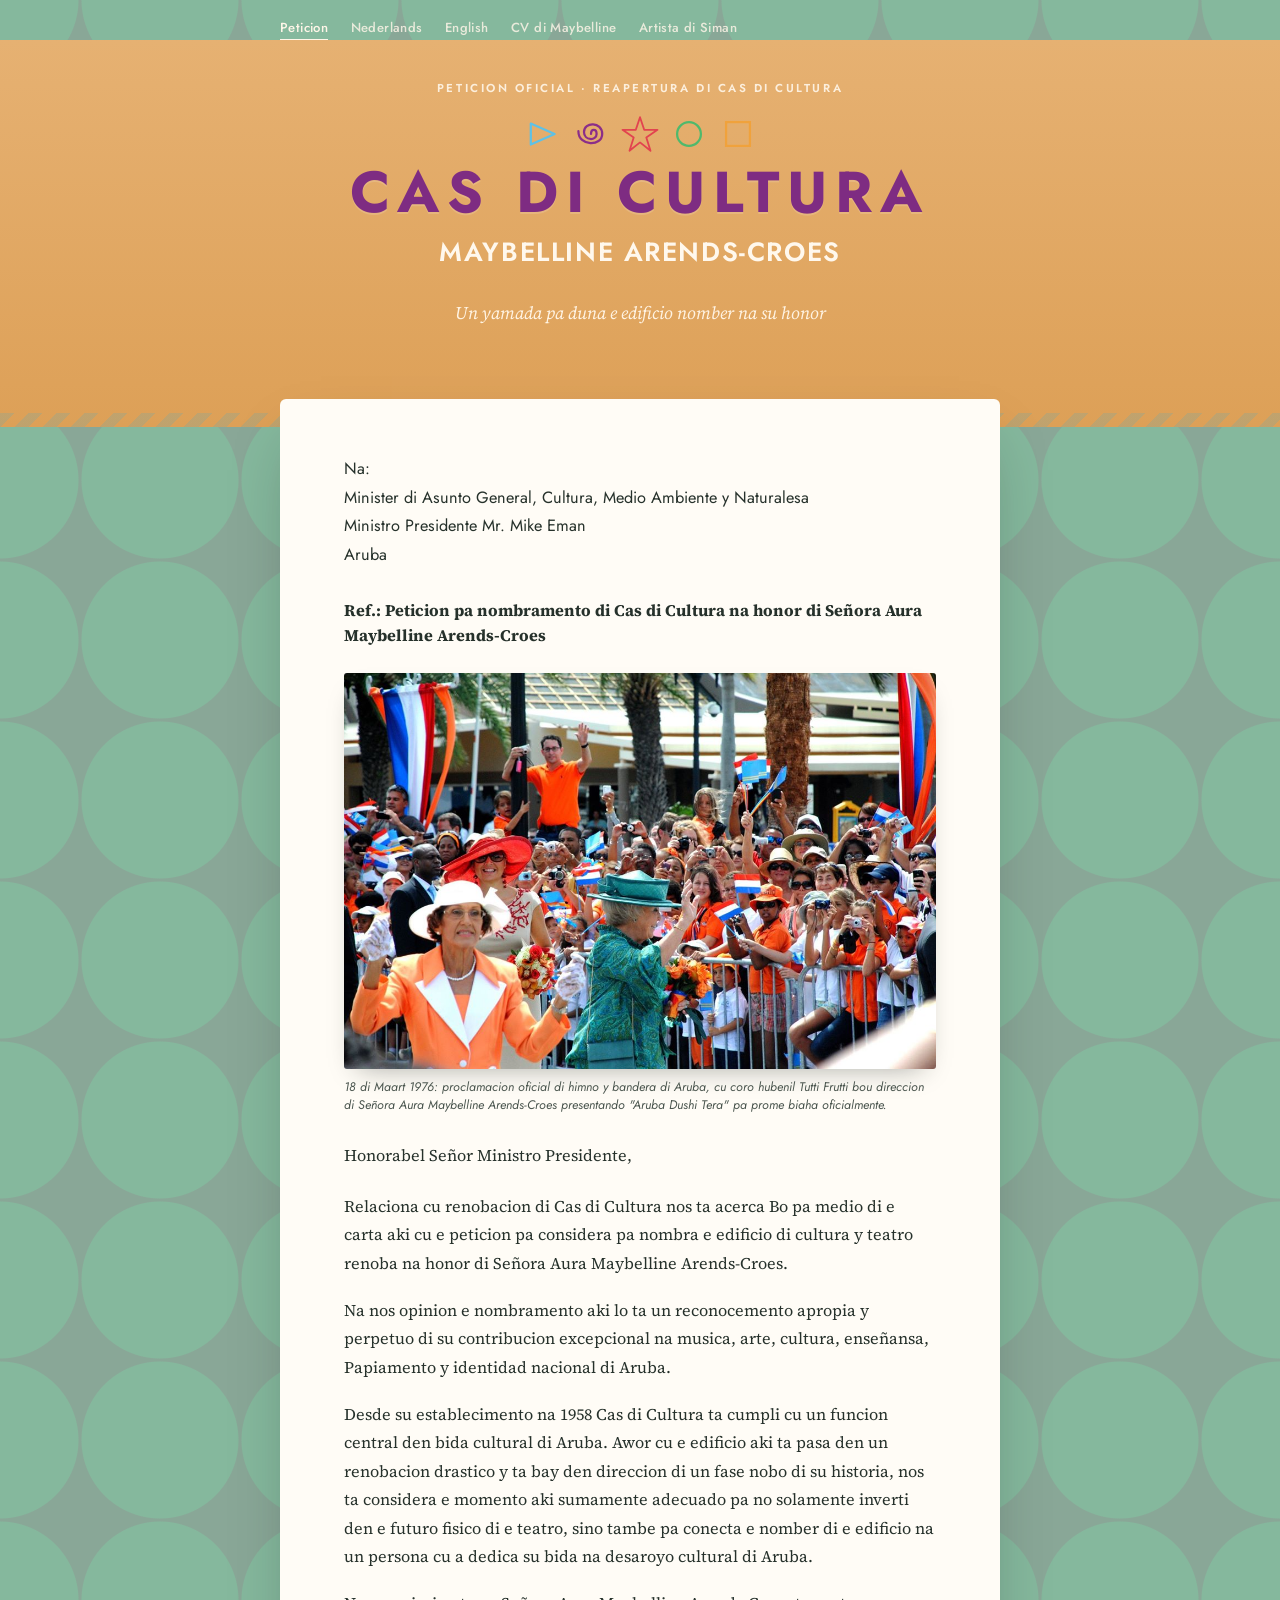
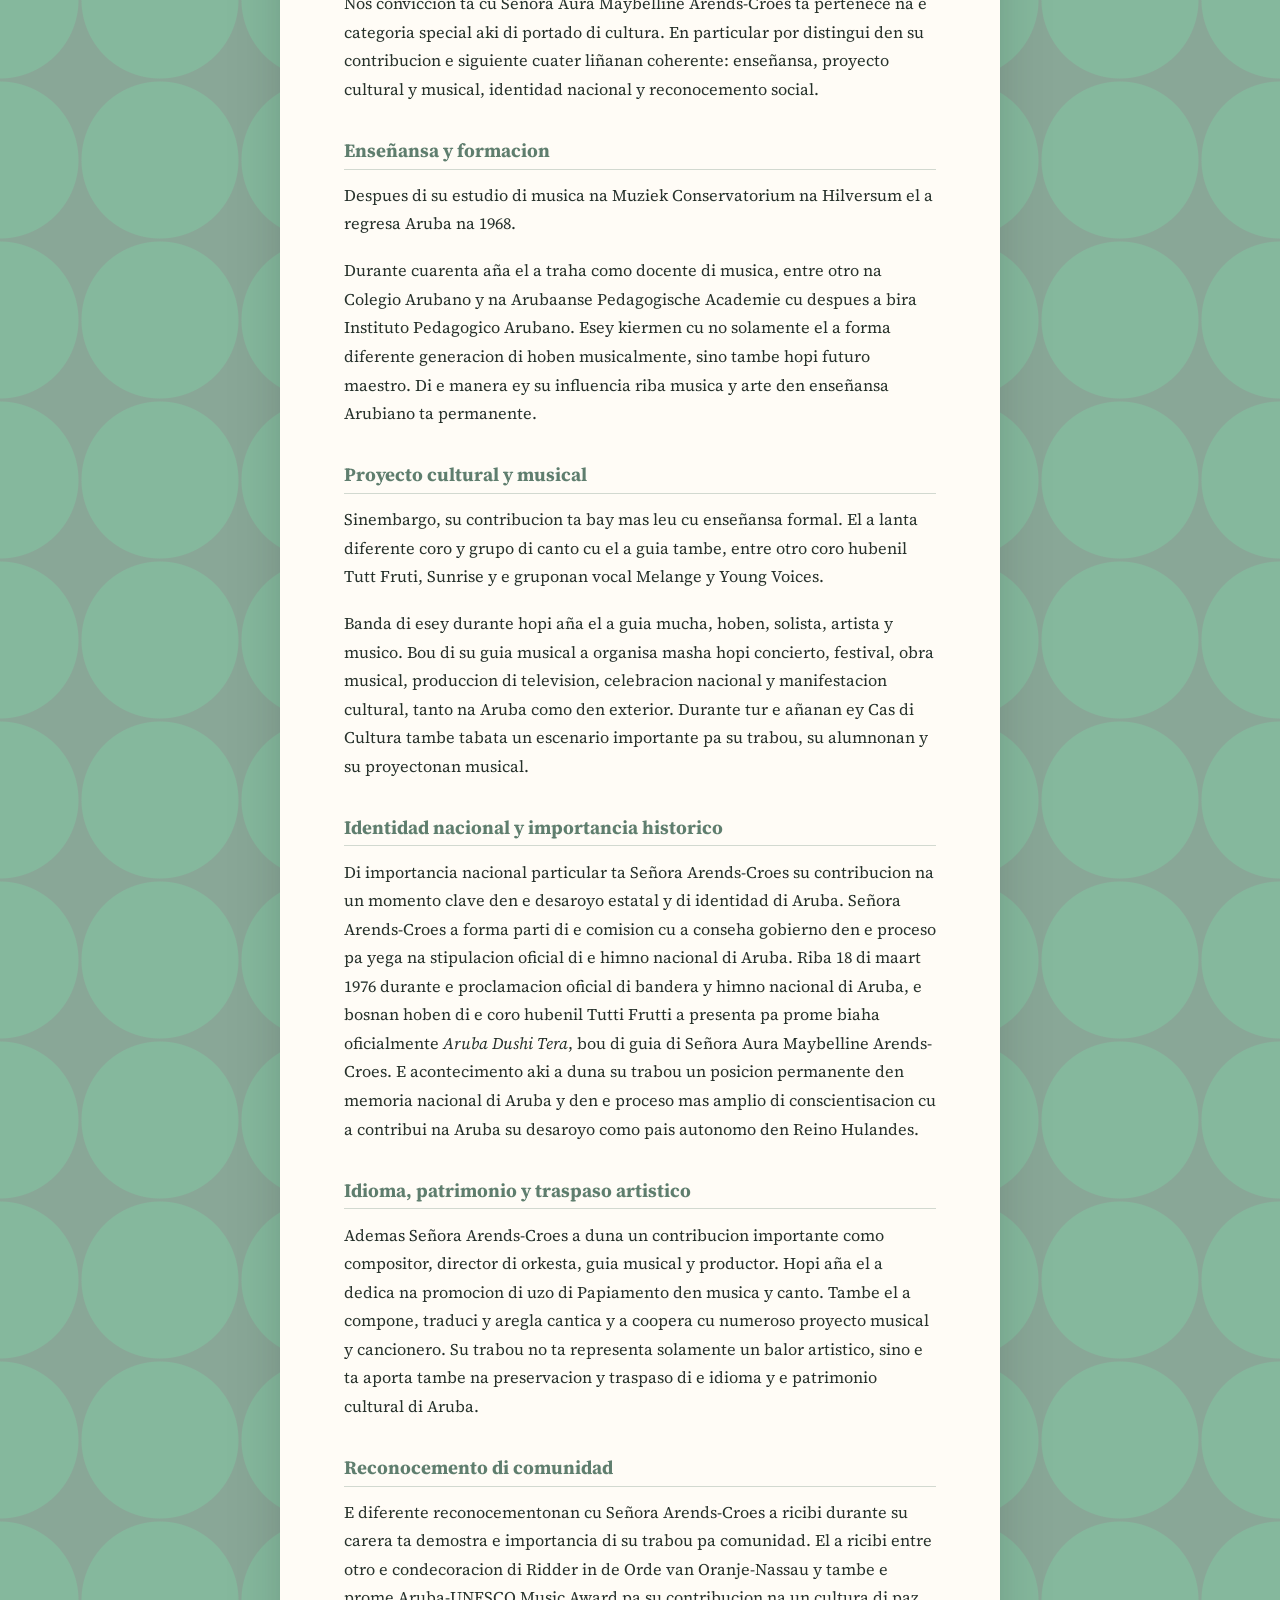
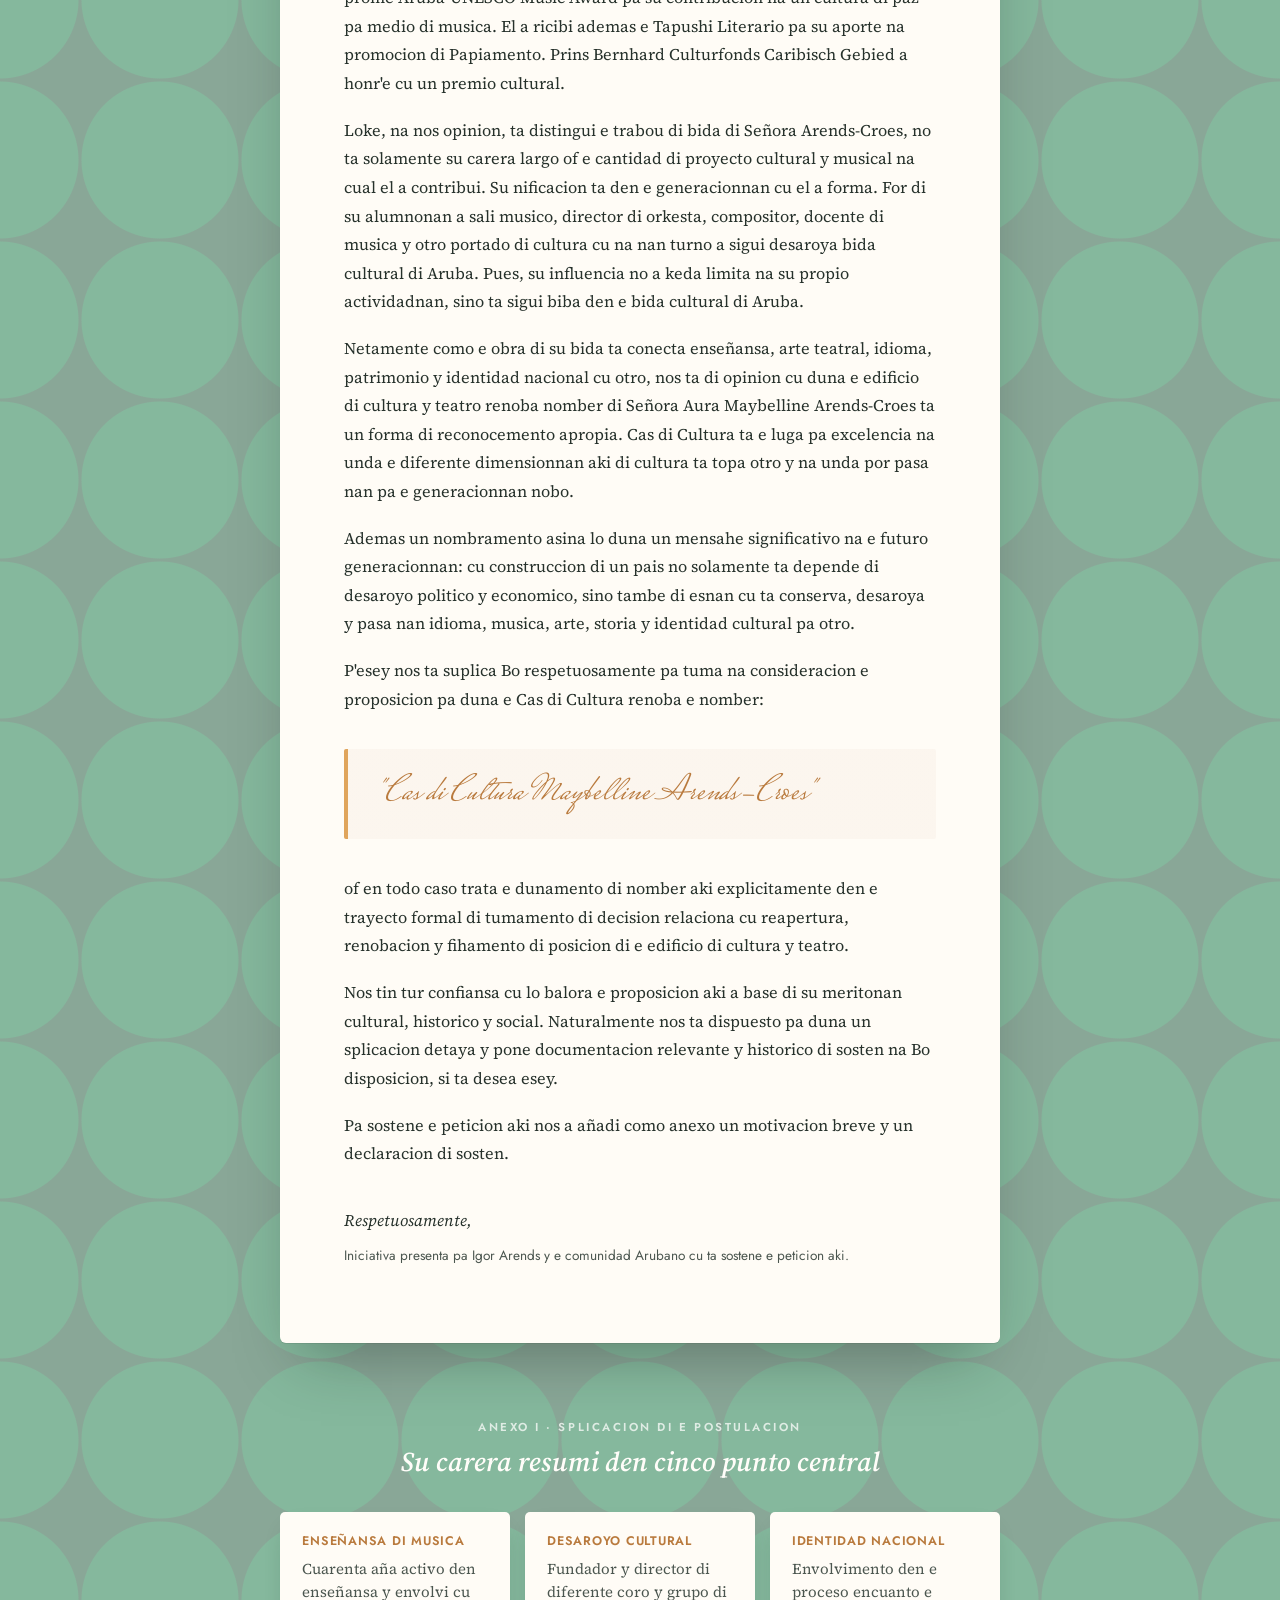
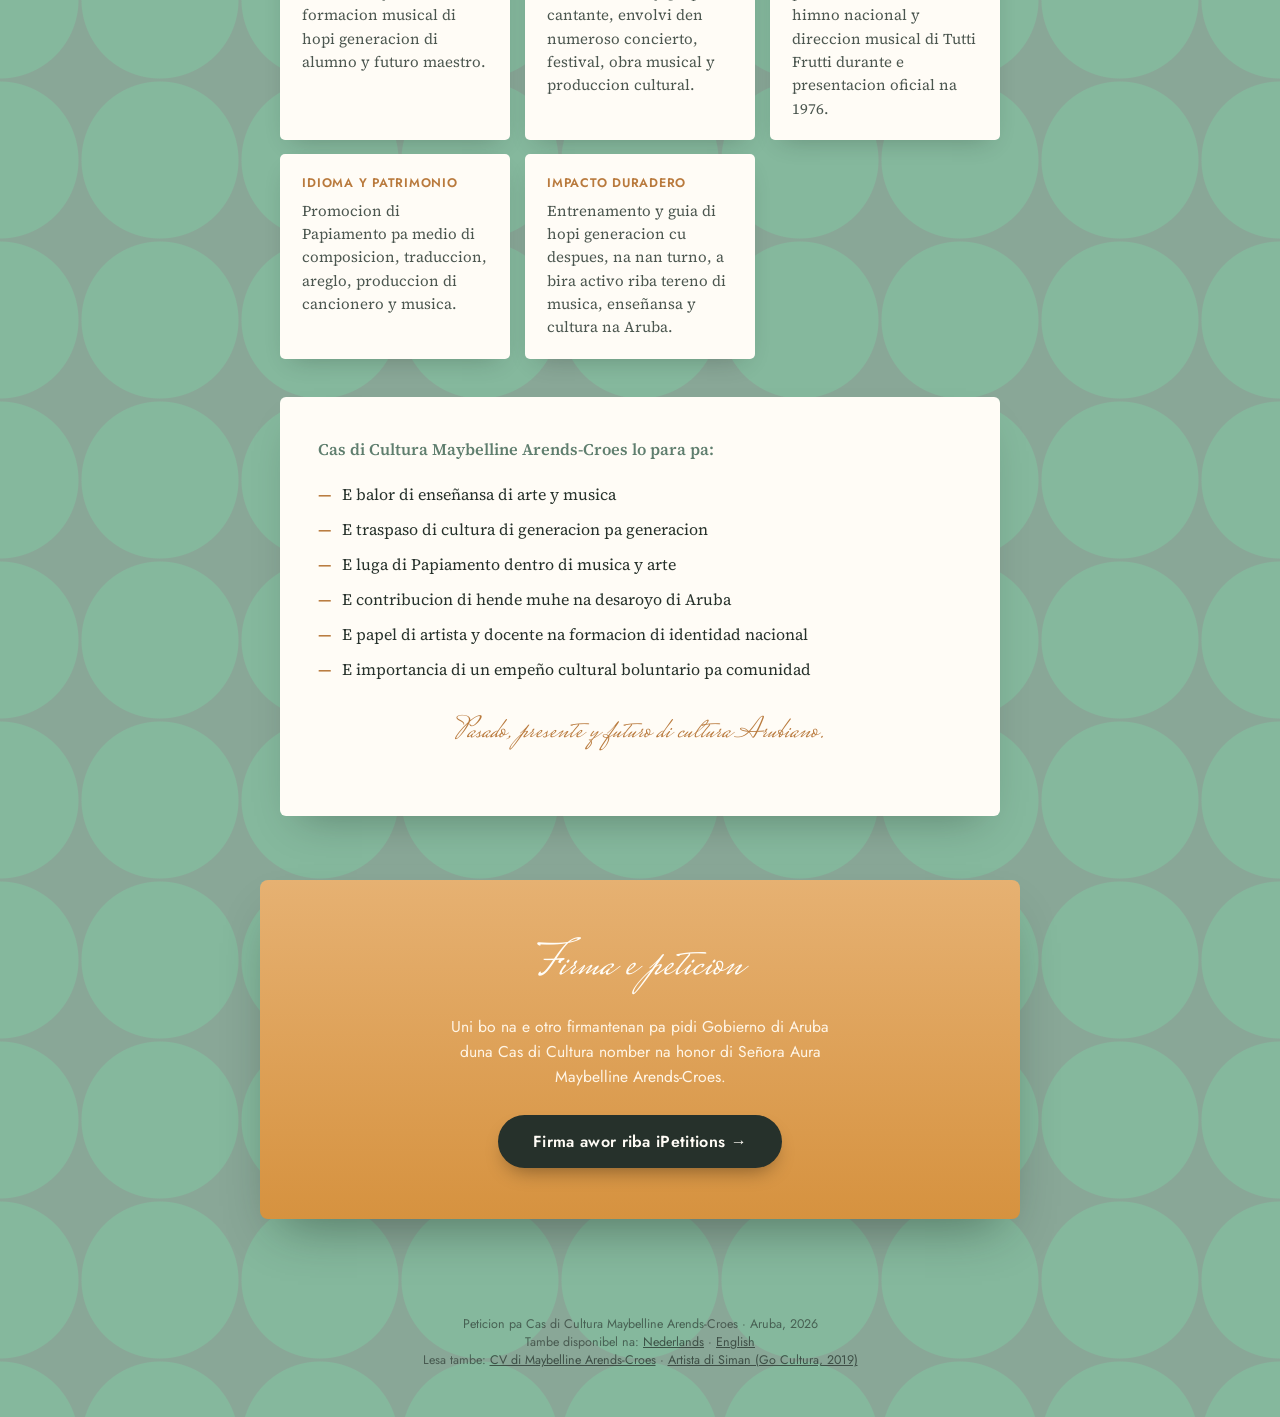
==== commit 00d2f367: "update formatting of header" ====
--- a/index.html
+++ b/index.html
@@ -24,17 +24,14 @@
   <div class="eyebrow">Peticion Oficial · Reapertura di Cas di Cultura</div>
 
   <div class="logo-lockup">
-    <div class="logo-top">
-      <div class="logo-icons" aria-hidden="true">
-        <svg viewBox="0 0 60 60"><polygon points="14,15 48,30 14,45" fill="none" stroke="#5EC1E6" stroke-width="3.2" stroke-linejoin="round"/></svg>
-        <svg viewBox="0 0 60 60"><path d="M30,30 C30,22 38,22 38,30 C38,40 20,40 20,27 C20,12 46,12 46,30 C46,48 12,48 12,26" fill="none" stroke="#8B2E89" stroke-width="3.2" stroke-linecap="round"/></svg>
-        <svg viewBox="0 0 60 60"><polygon points="30,6 36,24 55,24 39,35 45,54 30,42 15,54 21,35 5,24 24,24" fill="none" stroke="#E2434F" stroke-width="2.6" stroke-linejoin="round"/></svg>
-        <svg viewBox="0 0 60 60"><circle cx="30" cy="30" r="17" fill="none" stroke="#4FB96C" stroke-width="3.2"/></svg>
-        <svg viewBox="0 0 60 60"><rect x="13" y="13" width="34" height="34" fill="none" stroke="#F0A23C" stroke-width="3.2"/></svg>
-      </div>
-      <span class="logo-casdi">CAS DI</span>
+    <div class="logo-icons" aria-hidden="true">
+      <svg viewBox="0 0 60 60"><polygon points="14,15 48,30 14,45" fill="none" stroke="#5EC1E6" stroke-width="3.2" stroke-linejoin="round"/></svg>
+      <svg viewBox="0 0 60 60"><path d="M30,30 C30,22 38,22 38,30 C38,40 20,40 20,27 C20,12 46,12 46,30 C46,48 12,48 12,26" fill="none" stroke="#8B2E89" stroke-width="3.2" stroke-linecap="round"/></svg>
+      <svg viewBox="0 0 60 60"><polygon points="30,6 36,24 55,24 39,35 45,54 30,42 15,54 21,35 5,24 24,24" fill="none" stroke="#E2434F" stroke-width="2.6" stroke-linejoin="round"/></svg>
+      <svg viewBox="0 0 60 60"><circle cx="30" cy="30" r="17" fill="none" stroke="#4FB96C" stroke-width="3.2"/></svg>
+      <svg viewBox="0 0 60 60"><rect x="13" y="13" width="34" height="34" fill="none" stroke="#F0A23C" stroke-width="3.2"/></svg>
     </div>
-    <span class="logo-cultura">CULTURA</span>
+    <span class="logo-name">CAS DI CULTURA</span>
   </div>
 
   <div class="full-name">MAYBELLINE ARENDS-CROES</div>
--- a/style.css
+++ b/style.css
@@ -91,40 +91,30 @@
   text-shadow: 0 2px 0 rgba(0,0,0,0.05);
 }
 
-/* Logo lockup: icon row + CAS DI, then CULTURA */
-.logo-lockup{ display:inline-flex; flex-direction:column; align-items:center; gap: 0.35rem; }
-.logo-top{ display:flex; align-items:center; justify-content:center; gap: clamp(0.35rem, 1.2vw, 0.7rem); flex-wrap: wrap; }
-.logo-icons{ display:flex; align-items:center; gap: clamp(0.15rem, 0.8vw, 0.45rem); }
-.logo-icons svg{ width: clamp(28px, 5vw, 42px); height: clamp(28px, 5vw, 42px); display:block; }
-.logo-casdi{
-  font-family: 'Jost', sans-serif;
-  font-weight: 300;
-  letter-spacing: 0.32em;
-  font-size: clamp(1.3rem, 4.2vw, 2.1rem);
-  color: #23201C;
-  padding-left: 0.32em;
-}
-.logo-cultura{
+/* Logo lockup: icon row, then CAS DI CULTURA on one line, uniform styling */
+.logo-lockup{ display:inline-flex; flex-direction:column; align-items:center; gap: 0.55rem; }
+.logo-icons{ display:flex; align-items:center; justify-content:center; gap: clamp(0.15rem, 0.8vw, 0.45rem); flex-wrap: wrap; }
+.logo-icons svg{ width: clamp(28px, 4.6vw, 42px); height: clamp(28px, 4.6vw, 42px); display:block; }
+.logo-name{
   font-family: 'Jost', sans-serif;
   font-weight: 700;
-  letter-spacing: 0.28em;
-  font-size: clamp(2.6rem, 10vw, 4.6rem);
+  letter-spacing: 0.14em;
+  font-size: clamp(1.8rem, 6.5vw, 3.6rem);
   color: #7E2C82;
   line-height: 1;
-  padding-left: 0.28em;
   text-shadow: 0 2px 0 rgba(255,255,255,0.15);
 }
 
 .hero .full-name{
   font-family: 'Jost', sans-serif;
-  font-weight: 500;
+  font-weight: 600;
   letter-spacing: 0.06em;
-  font-size: clamp(0.95rem, 2vw, 1.15rem);
+  font-size: clamp(1.3rem, 2.8vw, 1.65rem);
   color: #FFF8ED;
-  margin-top: 1.3rem;
+  margin-top: 0.7rem;
 }
 .hero .subline{
-  margin-top: 0.9rem;
+  margin-top: 1.7rem;
   font-family: 'Source Serif 4', serif;
   font-style: italic;
   color: #FFF3E2;
@@ -143,7 +133,7 @@
   border-radius: 6px;
   box-shadow: 0 30px 60px -20px rgba(20, 30, 25, 0.35), 0 1px 0 var(--paper-edge);
   padding: clamp(1.75rem, 5vw, 3.5rem) clamp(1.5rem, 6vw, 4rem);
-  margin-top: -2.75rem;
+  margin-top: -3.75rem;
   position: relative;
 }
 
